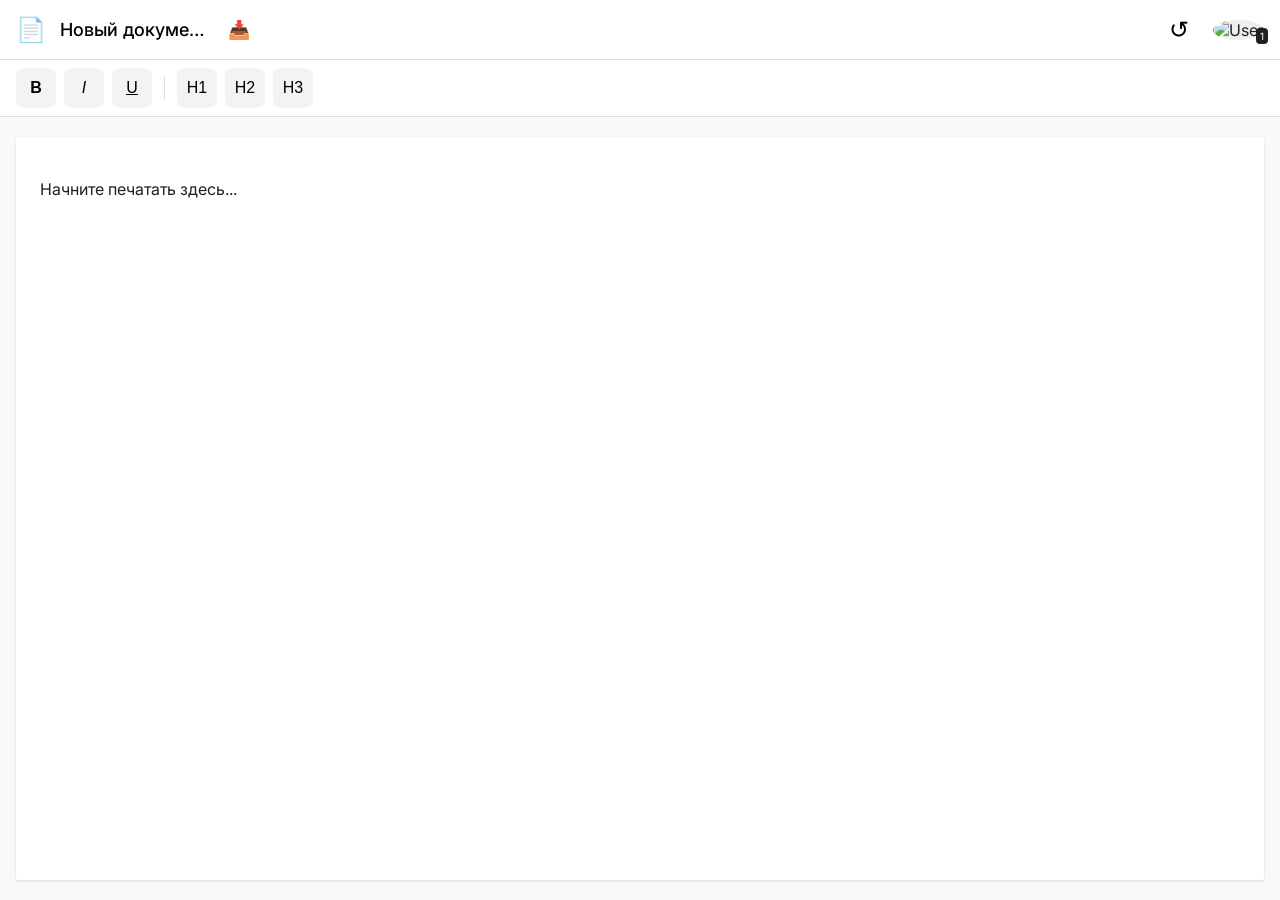
==== becap/index.html @ d29191d8 "Initial commit" ====
<!DOCTYPE html>
<html lang="ru">

<head>
    <meta charset="UTF-8">
    <meta name="viewport" content="width=device-width, initial-scale=1.0, maximum-scale=1.0, user-scalable=no">
    <title>Mobile Docs Clone</title>
    <link rel="preconnect" href="https://fonts.googleapis.com">
    <link rel="preconnect" href="https://fonts.gstatic.com" crossorigin>
    <link
        href="https://fonts.googleapis.com/css2?family=Inter:wght@400;500;600&family=Roboto+Mono:wght@400;500&display=swap"
        rel="stylesheet">
    <link rel="stylesheet" href="style.css">
</head>

<body>

    <!-- Top Bar: Title & User/History Controls -->
    <header class="app-header">
        <div class="header-left">
            <span class="icon-doc">📄</span>
            <input type="text" class="doc-title-input" value="Новый документ" id="docTitleInput">
            <button id="downloadBtn" class="icon-btn" style="font-size: 18px;" title="Скачать doc">📥</button>
        </div>
        <div class="header-right">
            <button id="historyBtn" class="icon-btn" title="История версий">↺</button>
            <div class="user-avatar-container" id="userSwitcherBtn">
                <img src="https://api.dicebear.com/7.x/avataaars/svg?seed=Felix" alt="User" class="user-avatar"
                    id="currentUserAvatar">
                <span class="user-badge" id="currentUserId">1</span>
            </div>
        </div>
    </header>

    <!-- Formatting Toolbar (Sticky) -->
    <div class="toolbar" id="toolbar">
        <div class="toolbar-scroll">
            <button data-cmd="bold" class="tool-btn" title="Жирный"><b>B</b></button>
            <button data-cmd="italic" class="tool-btn" title="Курсив"><i>I</i></button>
            <button data-cmd="underline" class="tool-btn" title="Подчеркнутый"><u>U</u></button>
            <div class="separator"></div>
            <button data-cmd="formatBlock" data-val="H1" class="tool-btn">H1</button>
            <button data-cmd="formatBlock" data-val="H2" class="tool-btn">H2</button>
            <button data-cmd="formatBlock" data-val="H3" class="tool-btn">H3</button>
        </div>
    </div>

    <!-- Main Editor Area -->
    <main class="editor-container">
        <div id="editor" class="editor" contenteditable="true" spellcheck="false">
            <p>Начните печатать здесь...</p>
        </div>
    </main>

    <!-- Floating "Add Comment" Button (appears on selection) -->
    <button id="addCommentBtn" class="floating-action-btn hidden">
        <span>+ Комментарий</span>
    </button>

    <!-- Bottom Sheet / Overlay for Comments -->
    <div id="commentOverlay" class="overlay hidden">
        <div class="bottom-sheet">
            <div class="sheet-header">
                <h3>Комментарии</h3>
                <button id="closeCommentsBtn" class="close-btn">✕</button>
            </div>
            <div id="commentsList" class="comments-list">
                <!-- Comments will be injected here -->
            </div>
            <div id="newCommentInputArea" class="new-comment-area hidden">
                <textarea id="newCommentText" placeholder="Напишите комментарий..."></textarea>
                <button id="submitCommentBtn" class="primary-btn">Отправить</button>
            </div>
        </div>
    </div>

    <!-- User Switcher Modal -->
    <div id="userModal" class="modal hidden">
        <div class="modal-content">
            <h3>Выберите пользователя</h3>
            <div class="user-option" data-user-id="1" data-name="Я (Автор)" data-color="#E8F0FE">
                <img src="https://api.dicebear.com/7.x/avataaars/svg?seed=Felix" class="user-avatar">
                <span>Я (Автор)</span>
            </div>
            <div class="user-option" data-user-id="2" data-name="Коллега (Редактор)" data-color="#FEF7E0">
                <img src="https://api.dicebear.com/7.x/avataaars/svg?seed=Aneka" class="user-avatar">
                <span>Коллега (Редактор)</span>
            </div>
            <div class="user-option" data-user-id="3" data-name="Босс" data-color="#E6F4EA">
                <img src="https://api.dicebear.com/7.x/avataaars/svg?seed=Jude" class="user-avatar">
                <span>Босс</span>
            </div>
            <button class="close-modal-btn">Закрыть</button>
        </div>
    </div>

    <!-- History Modal -->
    <div id="historyModal" class="modal hidden">
        <div class="modal-content full-height">
            <div class="modal-header">
                <h3>История изменений</h3>
                <button class="close-modal-btn">✕</button>
            </div>
            <div id="historyList" class="history-list">
                <!-- History items -->
            </div>
        </div>
    </div>

    <script src="app.js"></script>
</body>

</html>
---- becap/style.css ----
:root {
    --primary: #1a73e8;
    --surface: #ffffff;
    --background: #f8f9fa;
    --text: #202124;
    --text-secondary: #5f6368;
    --border: #dadce0;

    --user-1-bg: #cbf0f8;
    /* Needs to be light for text readability */
    --user-1-border: #1a73e8;
    --user-2-bg: #fce8e6;
    --user-2-border: #d93025;
    --user-3-bg: #e6f4ea;
    --user-3-border: #188038;
}

* {
    box-sizing: border-box;
    -webkit-tap-highlight-color: transparent;
}

body {
    margin: 0;
    padding: 0;
    font-family: 'Inter', sans-serif;
    background-color: var(--background);
    color: var(--text);
    height: 100vh;
    display: flex;
    flex-direction: column;
    overflow: hidden;
    /* Prevent body scroll, handle in editor */
}

/* Header */
.app-header {
    height: 60px;
    background: var(--surface);
    display: flex;
    align-items: center;
    justify-content: space-between;
    padding: 0 16px;
    border-bottom: 1px solid var(--border);
    flex-shrink: 0;
}

.header-left {
    display: flex;
    align-items: center;
    gap: 12px;
    flex: 1;
    overflow: hidden;
}

.icon-doc {
    font-size: 24px;
}

.doc-title-input {
    font-size: 18px;
    font-weight: 500;
    margin: 0;
    outline: none;
    border: none;
    background: transparent;
    width: 150px;
    font-family: inherit;
    text-overflow: ellipsis;
}

.header-right {
    display: flex;
    align-items: center;
    gap: 16px;
}

/* Ensure modal header is properly aligned */
.modal-header {
    display: flex;
    justify-content: space-between;
    align-items: center;
    padding-bottom: 12px;
    margin-bottom: 12px;
    border-bottom: 1px solid var(--border);
}

.icon-btn {
    background: none;
    border: none;
    font-size: 24px;
    padding: 8px;
    cursor: pointer;
    border-radius: 50%;
}

.icon-btn:active {
    background: #f1f3f4;
}

.user-avatar-container {
    position: relative;
    cursor: pointer;
}

.user-avatar {
    width: 32px;
    height: 32px;
    border-radius: 50%;
    background: #eee;
}

.user-badge {
    position: absolute;
    bottom: -4px;
    right: -4px;
    background: var(--text);
    color: white;
    font-size: 10px;
    padding: 2px 4px;
    border-radius: 4px;
}

/* Toolbar */
.toolbar {
    background: var(--surface);
    padding: 8px 0;
    border-bottom: 1px solid var(--border);
    flex-shrink: 0;
}

.toolbar-scroll {
    display: flex;
    gap: 8px;
    overflow-x: auto;
    padding: 0 16px;
    scrollbar-width: none;
}

.toolbar-scroll::-webkit-scrollbar {
    display: none;
}

.tool-btn {
    background: #f1f3f4;
    border: none;
    border-radius: 8px;
    min-width: 40px;
    height: 40px;
    font-size: 16px;
    display: flex;
    align-items: center;
    justify-content: center;
    cursor: pointer;
    flex-shrink: 0;
}

.tool-btn:active {
    background: #e8eaed;
}

.tool-btn[data-active="true"] {
    background: #e8f0fe;
    color: var(--primary);
}

.separator {
    width: 1px;
    background: var(--border);
    height: 24px;
    margin: 8px 4px;
}

/* Editor */
.editor-container {
    flex: 1;
    overflow-y: auto;
    padding: 20px 16px;
    background: var(--background);
}

.editor {
    background: var(--surface);
    min-height: 100%;
    padding: 24px;
    border-radius: 2px;
    /* Document feel */
    box-shadow: 0 1px 3px rgba(0, 0, 0, 0.12);
    outline: none;
    line-height: 1.6;
    font-size: 16px;
}

/* Typography in Editor */
.editor h1 {
    font-size: 2em;
    margin-bottom: 0.5em;
}

.editor h2 {
    font-size: 1.5em;
    margin-bottom: 0.5em;
}

.editor h3 {
    font-size: 1.17em;
    margin-bottom: 0.5em;
}

/* Highlights & Comments */
.comment-highlight {
    background-color: #ffe082;
    /* Default comment yellow */
    border-bottom: 2px solid #ffca28;
    cursor: pointer;
}

.comment-highlight.active {
    background-color: #ffd54f;
    outline: 2px solid #ffa000;
}

/* Multi-user edits highlighting */
.user-edit-1 {
    background-color: var(--user-1-bg);
}

.user-edit-2 {
    background-color: var(--user-2-bg);
}

.user-edit-3 {
    background-color: var(--user-3-bg);
}

/* Floating Action Button */
.floating-action-btn {
    position: absolute;
    /* positioned via JS based on selection */
    background: var(--text);
    color: white;
    border: none;
    padding: 10px 20px;
    border-radius: 24px;
    font-weight: 500;
    box-shadow: 0 4px 8px rgba(0, 0, 0, 0.2);
    z-index: 100;
    cursor: pointer;
    transform: translateX(-50%);
    /* Enter from bottom */
    animation: popIn 0.2s cubic-bezier(0.175, 0.885, 0.32, 1.275);
}

@keyframes popIn {
    from {
        transform: translateX(-50%) scale(0.8);
        opacity: 0;
    }

    to {
        transform: translateX(-50%) scale(1);
        opacity: 1;
    }
}

/* Bottom Sheet / Comment Overlay */
.overlay {
    position: fixed;
    top: 0;
    left: 0;
    right: 0;
    bottom: 0;
    background: rgba(0, 0, 0, 0.4);
    z-index: 1000;
    display: flex;
    flex-direction: column;
    justify-content: flex-end;
}

.bottom-sheet {
    background: var(--surface);
    border-radius: 16px 16px 0 0;
    max-height: 80vh;
    display: flex;
    flex-direction: column;
    box-shadow: 0 -2px 10px rgba(0, 0, 0, 0.1);
    animation: slideUp 0.3s ease-out;
}

@keyframes slideUp {
    from {
        transform: translateY(100%);
    }

    to {
        transform: translateY(0);
    }
}

.sheet-header {
    padding: 16px;
    border-bottom: 1px solid var(--border);
    display: flex;
    justify-content: space-between;
    align-items: center;
}

.comments-list {
    padding: 16px;
    overflow-y: auto;
    flex: 1;
}

.new-comment-area {
    padding: 16px;
    border-top: 1px solid var(--border);
    background: #f8f9fa;
}

textarea {
    width: 100%;
    min-height: 80px;
    padding: 12px;
    border: 1px solid var(--border);
    border-radius: 8px;
    font-family: inherit;
    resize: none;
    margin-bottom: 8px;
}

.primary-btn {
    background: var(--primary);
    color: white;
    border: none;
    padding: 10px 20px;
    border-radius: 8px;
    width: 100%;
    font-weight: 600;
    font-size: 16px;
}

/* Comment Item Styling */
.comment-thread {
    border: 1px solid var(--border);
    border-radius: 8px;
    padding: 12px;
    margin-bottom: 12px;
    background: white;
}

.comment-meta {
    display: flex;
    justify-content: space-between;
    font-size: 12px;
    color: var(--text-secondary);
    margin-bottom: 4px;
}

.comment-body {
    font-size: 14px;
    margin-bottom: 8px;
}

.reply-btn {
    background: none;
    border: none;
    color: var(--primary);
    font-size: 12px;
    padding: 0;
    cursor: pointer;
}

.replies-container {
    margin-top: 8px;
    padding-left: 12px;
    border-left: 2px solid var(--border);
}

.reply-item {
    margin-top: 8px;
    font-size: 13px;
    background: #f8f9fa;
    padding: 8px;
    border-radius: 4px;
}

/* Modals */
.modal {
    position: fixed;
    top: 0;
    left: 0;
    right: 0;
    bottom: 0;
    background: rgba(0, 0, 0, 0.5);
    z-index: 2000;
    display: flex;
    align-items: center;
    /* Center vertically for user modal */
    justify-content: center;
}

.modal-content {
    background: var(--surface);
    padding: 24px;
    border-radius: 16px;
    width: 90%;
    max-width: 400px;
}

.modal-content.full-height {
    height: 90vh;
    display: flex;
    flex-direction: column;
}

.user-option {
    display: flex;
    align-items: center;
    gap: 12px;
    padding: 12px;
    border: 1px solid var(--border);
    border-radius: 8px;
    margin-bottom: 8px;
    cursor: pointer;
}

.user-option:hover {
    background: #f1f3f4;
}

.user-option.active {
    border-color: var(--primary);
    background: #e8f0fe;
}

/* History List */
.history-container {
    display: flex;
    flex-direction: column;
    height: 100%;
}

.history-list {
    flex: 0 0 150px;
    overflow-y: auto;
    border-bottom: 1px solid var(--border);
}

.history-item {
    padding: 12px 16px;
    border-bottom: 1px solid var(--border);
    display: flex;
    justify-content: space-between;
    align-items: center;
    cursor: pointer;
}

.history-item.active {
    background-color: #e8f0fe;
}

.history-time {
    font-weight: 500;
    font-size: 14px;
}

.history-preview {
    flex: 1;
    padding: 16px;
    overflow-y: auto;
    background: #fdfdfd;
    position: relative;
    font-size: 14px;
    line-height: 1.6;
}

.restore-bar {
    padding: 8px;
    border-top: 1px solid var(--border);
    display: flex;
    justify-content: flex-end;
}

.diff-added {
    background-color: #ccffcc;
    cursor: help;
    text-decoration: none;
    position: relative;
}

.diff-removed {
    background-color: #ffcccc;
    text-decoration: line-through;
    color: #999;
}

/* Tooltip for original text */
.diff-added:hover::after {
    content: attr(data-original);
    position: absolute;
    bottom: 100%;
    left: 50%;
    transform: translateX(-50%);
    background: #333;
    color: #fff;
    padding: 4px 8px;
    border-radius: 4px;
    font-size: 12px;
    white-space: nowrap;
    z-index: 10;
    pointer-events: none;
    box-shadow: 0 2px 5px rgba(0, 0, 0, 0.2);
}

/* Comment Context (Selected Text) */
.comment-context {
    font-size: 12px;
    color: #5f6368;
    border-left: 3px solid #dfe1e5;
    padding: 4px 8px;
    margin-bottom: 8px;
    background: #f1f3f4;
    border-radius: 0 4px 4px 0;
    white-space: nowrap;
    overflow: hidden;
    text-overflow: ellipsis;
}

/* Delete Buttons */
.delete-btn {
    background: none;
    border: none;
    cursor: pointer;
    font-size: 16px;
    color: #999;
    padding: 4px;
    line-height: 1;
}

.delete-btn:hover {
    color: #d93025;
    /* Red on hover */
    background: #fce8e6;
    border-radius: 4px;
}

/* Comment Reply input wrapper */
.reply-input-wrapper {
    display: flex;
    align-items: center;
    gap: 8px;
    margin-top: 8px;
}

.send-reply-icon-btn {
    background: var(--primary);
    color: white;
    border: none;
    border-radius: 50%;
    width: 28px;
    height: 28px;
    display: flex;
    align-items: center;
    justify-content: center;
    cursor: pointer;
    font-size: 12px;
    flex-shrink: 0;
}

/* Utilities */
.hidden {
    display: none !important;
}
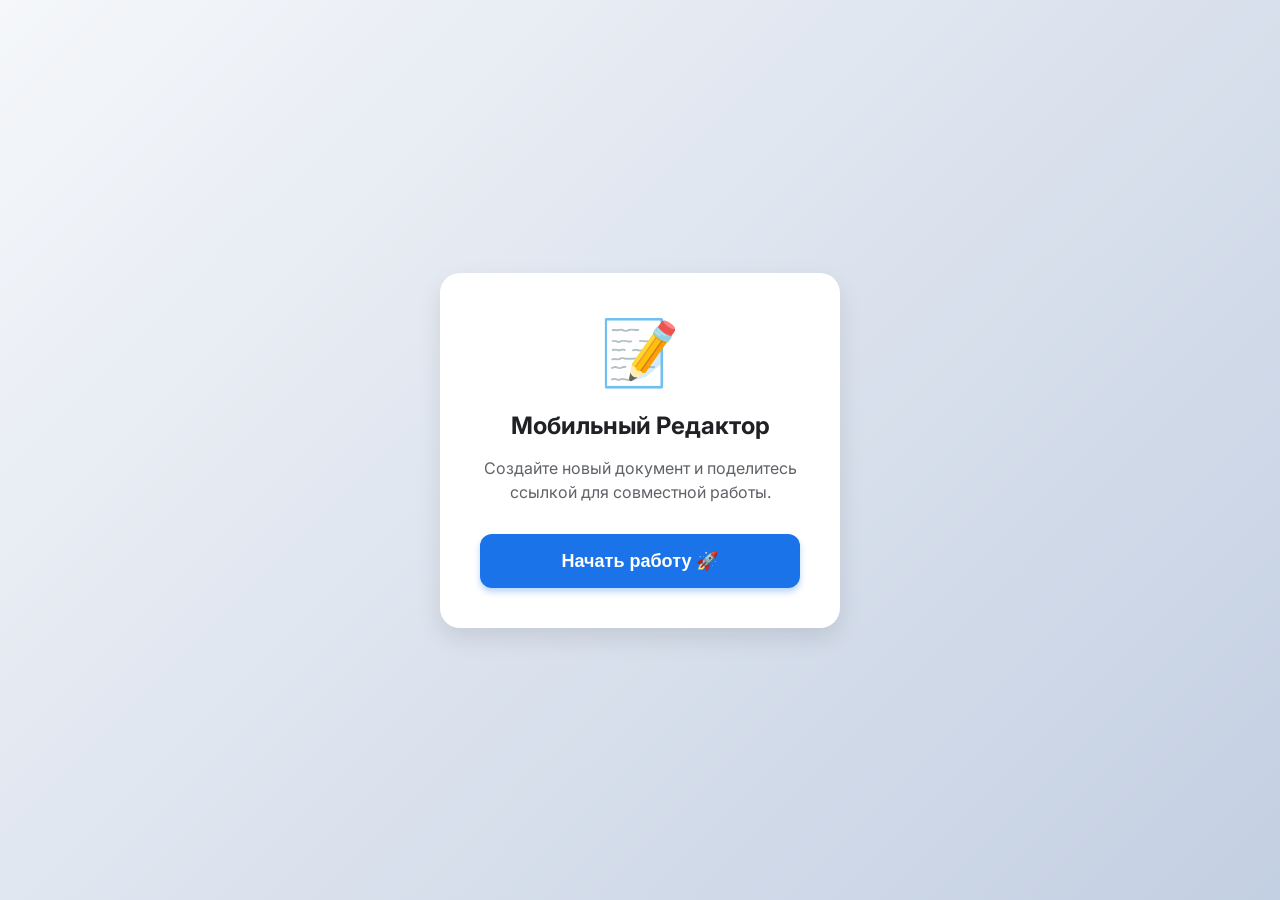
==== commit e025faff: "обновленние диза" ====
--- a/becap/index.html
+++ b/becap/index.html
@@ -4,53 +4,79 @@
 <head>
     <meta charset="UTF-8">
     <meta name="viewport" content="width=device-width, initial-scale=1.0, maximum-scale=1.0, user-scalable=no">
-    <title>Mobile Docs Clone</title>
+    <title>Мобильный сервис для писателей и редакторов</title>
     <link rel="preconnect" href="https://fonts.googleapis.com">
     <link rel="preconnect" href="https://fonts.gstatic.com" crossorigin>
     <link
         href="https://fonts.googleapis.com/css2?family=Inter:wght@400;500;600&family=Roboto+Mono:wght@400;500&display=swap"
         rel="stylesheet">
     <link rel="stylesheet" href="style.css">
+
+    <!-- Import Map for Firebase SDKs (allows usage of 'firebase/app' imports without bundler) -->
+    <script type="importmap">
+    {
+      "imports": {
+        "firebase/app": "https://www.gstatic.com/firebasejs/10.7.1/firebase-app.js",
+        "firebase/firestore": "https://www.gstatic.com/firebasejs/10.7.1/firebase-firestore.js",
+        "firebase/analytics": "https://www.gstatic.com/firebasejs/10.7.1/firebase-analytics.js"
+      }
+    }
+    </script>
 </head>
 
 <body>
 
-    <!-- Top Bar: Title & User/History Controls -->
-    <header class="app-header">
-        <div class="header-left">
-            <span class="icon-doc">📄</span>
-            <input type="text" class="doc-title-input" value="Новый документ" id="docTitleInput">
-            <button id="downloadBtn" class="icon-btn" style="font-size: 18px;" title="Скачать doc">📥</button>
-        </div>
-        <div class="header-right">
-            <button id="historyBtn" class="icon-btn" title="История версий">↺</button>
-            <div class="user-avatar-container" id="userSwitcherBtn">
-                <img src="https://api.dicebear.com/7.x/avataaars/svg?seed=Felix" alt="User" class="user-avatar"
-                    id="currentUserAvatar">
-                <span class="user-badge" id="currentUserId">1</span>
-            </div>
-        </div>
-    </header>
-
-    <!-- Formatting Toolbar (Sticky) -->
-    <div class="toolbar" id="toolbar">
-        <div class="toolbar-scroll">
-            <button data-cmd="bold" class="tool-btn" title="Жирный"><b>B</b></button>
-            <button data-cmd="italic" class="tool-btn" title="Курсив"><i>I</i></button>
-            <button data-cmd="underline" class="tool-btn" title="Подчеркнутый"><u>U</u></button>
-            <div class="separator"></div>
-            <button data-cmd="formatBlock" data-val="H1" class="tool-btn">H1</button>
-            <button data-cmd="formatBlock" data-val="H2" class="tool-btn">H2</button>
-            <button data-cmd="formatBlock" data-val="H3" class="tool-btn">H3</button>
+    <!-- Landing Page (Session Start) -->
+    <div id="landingPage" class="landing-container">
+        <div class="landing-content">
+            <span class="landing-icon">📝</span>
+            <h1>Мобильный Редактор</h1>
+            <p>Создайте новый документ и поделитесь ссылкой для совместной работы.</p>
+            <button id="startSessionBtn" class="primary-btn large-btn">Начать работу 🚀</button>
         </div>
     </div>
 
-    <!-- Main Editor Area -->
-    <main class="editor-container">
-        <div id="editor" class="editor" contenteditable="true" spellcheck="false">
-            <p>Начните печатать здесь...</p>
+    <!-- Main App Container (Hidden by default until session active) -->
+    <div id="appContainer" class="hidden">
+        <!-- Top Bar: Title & User/History Controls -->
+        <header class="app-header">
+            <div class="header-left">
+                <span class="icon-doc">📄</span>
+                <input type="text" class="doc-title-input" value="Новый документ" id="docTitleInput">
+                <button id="downloadBtn" class="icon-btn" style="font-size: 18px;" title="Скачать txt">📥</button>
+                <button id="shareBtn" class="icon-btn" style="font-size: 18px;" title="Поделиться ссылкой">🔗</button>
+            </div>
+            <div class="header-right">
+                <div id="expirationBadge" class="expiration-badge" title="До авто-удаления">7 дн.</div>
+                <button id="historyBtn" class="icon-btn" title="История версий">↺</button>
+                <div class="user-avatar-container" id="userSwitcherBtn">
+                    <img src="https://api.dicebear.com/7.x/avataaars/svg?seed=Felix" alt="User" class="user-avatar"
+                        id="currentUserAvatar">
+                    <span class="user-badge" id="currentUserId">1</span>
+                </div>
+            </div>
+        </header>
+
+        <!-- Formatting Toolbar (Sticky) -->
+        <div class="toolbar" id="toolbar">
+            <div class="toolbar-scroll">
+                <button data-cmd="bold" class="tool-btn" title="Жирный"><b>B</b></button>
+                <button data-cmd="italic" class="tool-btn" title="Курсив"><i>I</i></button>
+                <button data-cmd="underline" class="tool-btn" title="Подчеркнутый"><u>U</u></button>
+                <div class="separator"></div>
+                <button data-cmd="formatBlock" data-val="H1" class="tool-btn">H1</button>
+                <button data-cmd="formatBlock" data-val="H2" class="tool-btn">H2</button>
+                <button data-cmd="formatBlock" data-val="H3" class="tool-btn">H3</button>
+            </div>
         </div>
-    </main>
+
+        <!-- Main Editor Area -->
+        <main class="editor-container">
+            <div id="editor" class="editor" contenteditable="true" spellcheck="false">
+                <p>Начните печатать здесь...</p>
+            </div>
+        </main>
+    </div>
 
     <!-- Floating "Add Comment" Button (appears on selection) -->
     <button id="addCommentBtn" class="floating-action-btn hidden">
@@ -86,10 +112,6 @@
                 <img src="https://api.dicebear.com/7.x/avataaars/svg?seed=Aneka" class="user-avatar">
                 <span>Коллега (Редактор)</span>
             </div>
-            <div class="user-option" data-user-id="3" data-name="Босс" data-color="#E6F4EA">
-                <img src="https://api.dicebear.com/7.x/avataaars/svg?seed=Jude" class="user-avatar">
-                <span>Босс</span>
-            </div>
             <button class="close-modal-btn">Закрыть</button>
         </div>
     </div>
@@ -107,7 +129,7 @@
         </div>
     </div>
 
-    <script src="app.js"></script>
+    <script type="module" src="app.js"></script>
 </body>
 
 </html>
--- a/becap/style.css
+++ b/becap/style.css
@@ -122,12 +122,7 @@
 }
 
 /* Toolbar */
-.toolbar {
-    background: var(--surface);
-    padding: 8px 0;
-    border-bottom: 1px solid var(--border);
-    flex-shrink: 0;
-}
+/* Toolbar handled near end of file for sticky overrides */
 
 .toolbar-scroll {
     display: flex;
@@ -433,17 +428,98 @@
     background: #e8f0fe;
 }
 
+/* Landing Page */
+.landing-container {
+    height: 100vh;
+    display: flex;
+    align-items: center;
+    justify-content: center;
+    background: linear-gradient(135deg, #f5f7fa 0%, #c3cfe2 100%);
+    text-align: center;
+    padding: 20px;
+}
+
+.landing-content {
+    background: white;
+    padding: 40px;
+    border-radius: 20px;
+    box-shadow: 0 10px 25px rgba(0, 0, 0, 0.1);
+    max-width: 400px;
+    width: 100%;
+}
+
+.landing-icon {
+    font-size: 64px;
+    display: block;
+    margin-bottom: 20px;
+}
+
+.landing-content h1 {
+    margin: 0 0 10px 0;
+    color: var(--text);
+    font-size: 24px;
+}
+
+.landing-content p {
+    color: var(--text-secondary);
+    margin-bottom: 30px;
+    line-height: 1.5;
+}
+
+.large-btn {
+    width: 100%;
+    padding: 16px;
+    font-size: 18px;
+    border-radius: 12px;
+    background: var(--primary);
+    color: white;
+    border: none;
+    cursor: pointer;
+    font-weight: 600;
+    box-shadow: 0 4px 6px rgba(26, 115, 232, 0.3);
+    transition: transform 0.2s;
+}
+
+.large-btn:active {
+    transform: scale(0.98);
+}
+
+/* App Container Layout Fix */
+#appContainer {
+    display: flex;
+    flex-direction: column;
+    height: 100vh;
+    overflow: hidden;
+}
+
+/* Sticky Toolbar Fix */
+.toolbar {
+    background: var(--surface);
+    padding: 8px 0;
+    border-bottom: 1px solid var(--border);
+    flex-shrink: 0;
+    position: relative;
+    /* Ensure it stays above scrolling content if needed, but flex handles it currently */
+    z-index: 10;
+    box-shadow: 0 2px 4px rgba(0, 0, 0, 0.05);
+    /* Visual separation */
+}
+
 /* History List */
 .history-container {
     display: flex;
     flex-direction: column;
     height: 100%;
+    overflow: hidden;
+    /* Prevent container scroll */
 }
 
 .history-list {
-    flex: 0 0 150px;
+    flex: 0 0 120px;
+    /* Fixed height for list */
     overflow-y: auto;
     border-bottom: 1px solid var(--border);
+    flex-shrink: 0;
 }
 
 .history-item {
@@ -466,8 +542,10 @@
 
 .history-preview {
     flex: 1;
+    /* Takes remaining space */
     padding: 16px;
     overflow-y: auto;
+    /* Scrolls internally */
     background: #fdfdfd;
     position: relative;
     font-size: 14px;
@@ -475,10 +553,13 @@
 }
 
 .restore-bar {
-    padding: 8px;
+    padding: 16px;
     border-top: 1px solid var(--border);
     display: flex;
     justify-content: flex-end;
+    background: var(--surface);
+    flex-shrink: 0;
+    /* Keep fixed */
 }
 
 .diff-added {
@@ -570,4 +651,123 @@
 /* Utilities */
 .hidden {
     display: none !important;
-}+}
+
+/* Expiration Badge */
+.expiration-badge {
+    background: #e6f4ea;
+    color: #188038;
+    padding: 6px 12px;
+    border-radius: 16px;
+    font-size: 13px;
+    font-weight: 600;
+    margin-right: 8px;
+    display: flex;
+    align-items: center;
+    gap: 4px;
+    transition: all 0.3s ease;
+    cursor: help;
+}
+
+.expiration-badge::before {
+    content: '⏳';
+    font-size: 12px;
+}
+
+.expiration-badge.warn {
+    background: #fef7e0;
+    color: #b06000;
+}
+
+.expiration-badge.critical {
+    background: #fce8e6;
+    color: #c5221f;
+    animation: pulse 2s infinite;
+}
+
+.expiration-badge.decay {
+    background: #000;
+    color: #ff4444;
+    border: 1px solid #ff4444;
+    font-family: 'Roboto Mono', monospace;
+}
+
+@keyframes pulse {
+    0% { opacity: 1; }
+    50% { opacity: 0.6; }
+    100% { opacity: 1; }
+}
+
+/* Document Decay Effect */
+.editor.decay-mode {
+    filter: grayscale(100%) contrast(1.2) sepia(0.2);
+    background-color: #f8f8f8;
+    pointer-events: none; /* Block editing */
+    user-select: none;
+    position: relative;
+    overflow: hidden;
+}
+
+
+    .editor.decay-mode::after {
+        content: "ДОКУМЕНТ УНИЧТОЖАЕТСЯ";
+        position: absolute;
+        top: 50%;
+        left: 50%;
+        transform: translate(-50%, -50%) rotate(-45deg);
+        font-size: 48px;
+        font-weight: 900;
+        color: rgba(255, 0, 0, 0.1);
+        white-space: nowrap;
+        pointer-events: none;
+    }
+    
+    /* Mobile Header Layout */
+    @media (max-width: 600px) {
+        .app-header {
+            height: auto;
+            flex-direction: column;
+            align-items: stretch;
+            padding: 12px 16px;
+            gap: 12px;
+        }
+    
+        .header-left {
+            justify-content: center;
+            width: 100%;
+        }
+    
+        .doc-title-input {
+            width: 100%;
+            text-align: center;
+        }
+    
+        .header-right {
+            justify-content: space-between;
+            width: 100%;
+            gap: 8px; /* Reduce gap for smaller screens if needed */
+        }
+        
+        /* Adjust icon sizes or spacing if necessary */
+        .header-right > * {
+           /* Distribute items evenly if desired, or keep right-aligned? 
+              User asked: "icons... on second line".
+              justify-content: space-between distributes them.
+           */
+           flex: 1;
+           display: flex;
+           justify-content: center;
+        }
+        
+        /* Specific tweaks for expiration badge to fit nicely */
+        .expiration-badge {
+            margin-right: 0;
+            white-space: nowrap;
+        }
+
+        /* Move floating action button below selection instead of above, 
+           as native selection menu overlaps it on mobile */
+        .floating-action-btn {
+            margin-top: 110px;
+        }
+    }
